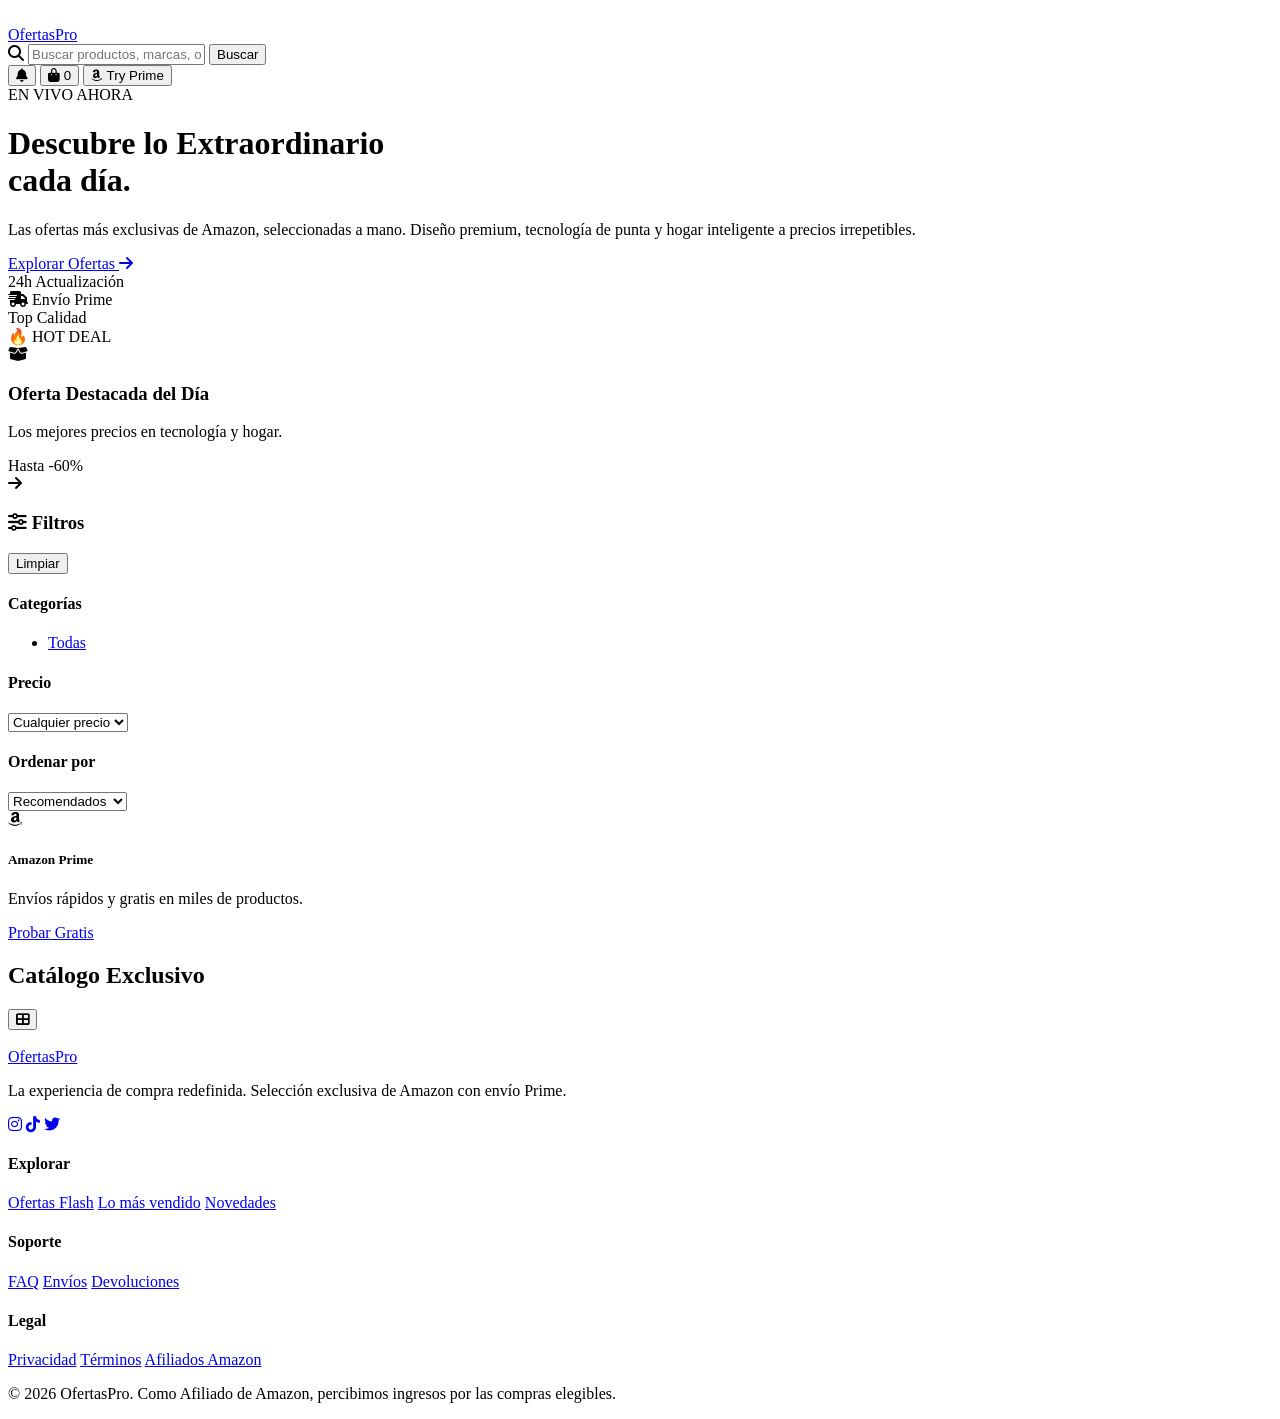
==== web/index.html @ 7fbfcdcc "Update web/index.html" ====
<!DOCTYPE html>
<html lang="es">
<head>
    <meta charset="UTF-8">
    <meta name="viewport" content="width=device-width, initial-scale=1.0">
    <title>OfertasPro — Premium Finds</title>
    <meta name="description" content="Descubre productos exclusivos y ofertas increíbles.">
    
    <!-- Modern Fonts: Plus Jakarta Sans for a sleek, modern look -->
    <link rel="preconnect" href="https://fonts.googleapis.com">
    <link rel="preconnect" href="https://fonts.gstatic.com" crossorigin>
    <link href="https://fonts.googleapis.com/css2?family=Plus+Jakarta+Sans:wght@300;400;500;600;700;800&display=swap" rel="stylesheet">
    
    <!-- Icons -->
    <link rel="stylesheet" href="https://cdnjs.cloudflare.com/ajax/libs/font-awesome/6.5.0/css/all.min.css">
    
    <link rel="stylesheet" href="style.css">
</head>
<body class="dark-theme">

    <div class="ambient-glow glow-1"></div>
    <div class="ambient-glow glow-2"></div>
    <div class="ambient-glow glow-3"></div>

    <!-- ===== NAVBAR ===== -->
    <nav class="glass-nav">
        <div class="container nav-inner">
            <a href="index.html" class="logo">
                <div class="logo-icon"><i class="fas fa-sparkles"></i></div>
                <div class="logo-text">
                    <span class="logo-main">Ofertas</span><span class="logo-accent">Pro</span>
                </div>
            </a>

            <div class="search-container">
                <i class="fas fa-search search-icon"></i>
                <input type="text" id="search-input" placeholder="Buscar productos, marcas, ofertas...">
                <button id="search-btn" class="hidden-btn">Buscar</button>
            </div>

            <div class="nav-actions">
                <button class="icon-btn"><i class="fas fa-bell"></i></button>
                <button class="icon-btn cart-btn">
                    <i class="fas fa-shopping-bag"></i>
                    <span class="cart-badge">0</span>
                </button>
                <button class="prime-btn"><i class="fab fa-amazon"></i> Try Prime</button>
            </div>
        </div>
    </nav>

    <!-- ===== HERO SECTION ===== -->
    <header class="hero">
        <div class="container hero-content">
            <div class="hero-text-panel">
                <div class="badge-pill pulse">
                    <span class="badge-dot"></span> EN VIVO AHORA
                </div>
                <h1 class="hero-title">
                    Descubre lo <span class="text-gradient">Extraordinario</span><br>cada día.
                </h1>
                <p class="hero-subtitle">
                    Las ofertas más exclusivas de Amazon, seleccionadas a mano. Diseño premium, tecnología de punta y hogar inteligente a precios irrepetibles.
                </p>
                <div class="hero-buttons">
                    <a href="#explore" class="btn-glow">Explorar Ofertas <i class="fas fa-arrow-right"></i></a>
                </div>
                <div class="hero-stats">
                    <div class="stat-item">
                        <span class="stat-value">24h</span>
                        <span class="stat-label">Actualización</span>
                    </div>
                    <div class="stat-divider"></div>
                    <div class="stat-item">
                        <span class="stat-value"><i class="fas fa-shipping-fast"></i></span>
                        <span class="stat-label">Envío Prime</span>
                    </div>
                    <div class="stat-divider"></div>
                    <div class="stat-item">
                        <span class="stat-value">Top</span>
                        <span class="stat-label">Calidad</span>
                    </div>
                </div>
            </div>
            <div class="hero-visual-panel">
                <!-- Abstract 3D/Glass visual representation -->
                <div class="glass-card hero-featured-card">
                    <div class="featured-tag">🔥 HOT DEAL</div>
                    <div class="featured-img-wrap">
                        <i class="fas fa-box-open floating-icon"></i>
                    </div>
                    <div class="featured-info">
                        <h3>Oferta Destacada del Día</h3>
                        <p>Los mejores precios en tecnología y hogar.</p>
                        <div class="featured-action">
                            <span class="fake-price">Hasta -60%</span>
                            <div class="arrow-circle"><i class="fas fa-arrow-right"></i></div>
                        </div>
                    </div>
                </div>
            </div>
        </div>
    </header>

    <!-- ===== MAIN CONTENT ===== -->
    <main class="main-layout container" id="explore">
        
        <!-- SIDEBAR FILTERS -->
        <aside class="sidebar-filters glass-panel">
            <div class="filter-header">
                <h3><i class="fas fa-sliders-h"></i> Filtros</h3>
                <button class="reset-filters">Limpiar</button>
            </div>
            
            <div class="filter-section">
                <h4>Categorías</h4>
                <ul class="styled-list" id="category-list">
                    <li><a href="#" data-cat="all" class="cat-link active">Todas</a></li>
                </ul>
                <select id="category-filter" class="mobile-only-select" style="display:none;">
                    <option value="all">Todas</option>
                </select>
            </div>

            <div class="filter-section">
                <h4>Precio</h4>
                <select id="price-filter" class="glass-select">
                    <option value="all">Cualquier precio</option>
                    <option value="0-25">Menos de 25€</option>
                    <option value="25-50">25€ – 50€</option>
                    <option value="50-100">50€ – 100€</option>
                    <option value="100+">Más de 100€</option>
                </select>
            </div>

            <div class="filter-section">
                <h4>Ordenar por</h4>
                <select id="sort-filter" class="glass-select">
                    <option value="recommended">Recomendados</option>
                    <option value="price-low">Menor Precio</option>
                    <option value="price-high">Mayor Precio</option>
                    <option value="rating">Mejor Valorados</option>
                </select>
            </div>

            <div class="sidebar-promo">
                <div class="promo-content">
                    <i class="fab fa-amazon promo-icon"></i>
                    <h5>Amazon Prime</h5>
                    <p>Envíos rápidos y gratis en miles de productos.</p>
                    <a href="https://www.amazon.es/prime" target="_blank" class="promo-link">Probar Gratis</a>
                </div>
            </div>
        </aside>

        <!-- PRODUCTS GRID -->
        <section class="products-section">
            <div class="section-header">
                <h2>Catálogo Exclusivo</h2>
                <div class="layout-toggles">
                    <button class="active"><i class="fas fa-th-large"></i></button>
                </div>
            </div>

            <div class="products-grid" id="products-grid">
                <!-- Skeleton Loading -->
                <div class="glass-card skeleton-card"></div>
                <div class="glass-card skeleton-card"></div>
                <div class="glass-card skeleton-card"></div>
                <div class="glass-card skeleton-card"></div>
            </div>
        </section>
    </main>

    <!-- ===== FOOTER ===== -->
    <footer class="glass-footer">
        <div class="container footer-inner">
            <div class="footer-brand">
                <a href="#" class="logo">
                    <div class="logo-icon"><i class="fas fa-sparkles"></i></div>
                    <span class="logo-main">Ofertas</span><span class="logo-accent">Pro</span>
                </a>
                <p>La experiencia de compra redefinida. Selección exclusiva de Amazon con envío Prime.</p>
                <div class="social-links">
                    <a href="#"><i class="fab fa-instagram"></i></a>
                    <a href="#"><i class="fab fa-tiktok"></i></a>
                    <a href="#"><i class="fab fa-twitter"></i></a>
                </div>
            </div>
            <div class="footer-links">
                <div class="link-col">
                    <h4>Explorar</h4>
                    <a href="#">Ofertas Flash</a>
                    <a href="#">Lo más vendido</a>
                    <a href="#">Novedades</a>
                </div>
                <div class="link-col">
                    <h4>Soporte</h4>
                    <a href="#">FAQ</a>
                    <a href="#">Envíos</a>
                    <a href="#">Devoluciones</a>
                </div>
                <div class="link-col">
                    <h4>Legal</h4>
                    <a href="#">Privacidad</a>
                    <a href="#">Términos</a>
                    <a href="#">Afiliados Amazon</a>
                </div>
            </div>
        </div>
        <div class="footer-bottom">
            <p>© 2026 OfertasPro. Como Afiliado de Amazon, percibimos ingresos por las compras elegibles.</p>
        </div>
    </footer>

    <script src="script.js"></script>
</body>
</html>
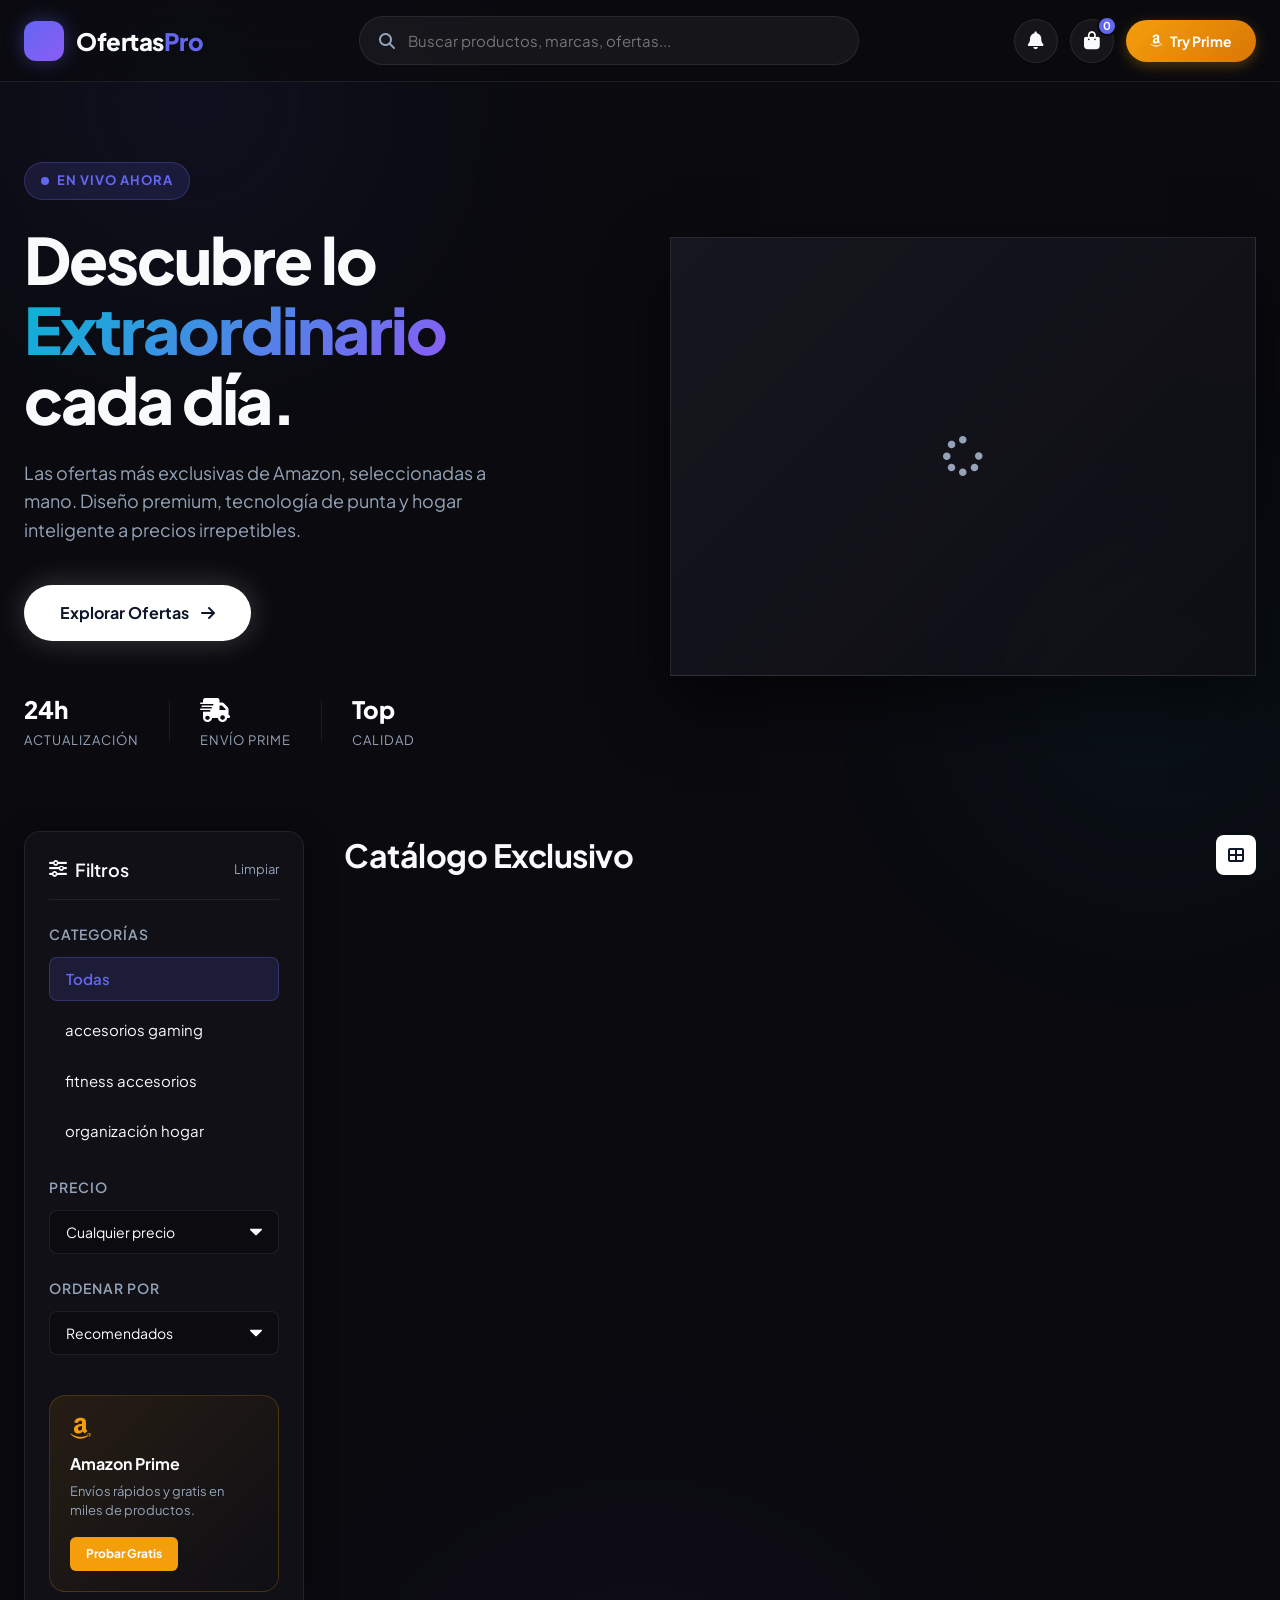
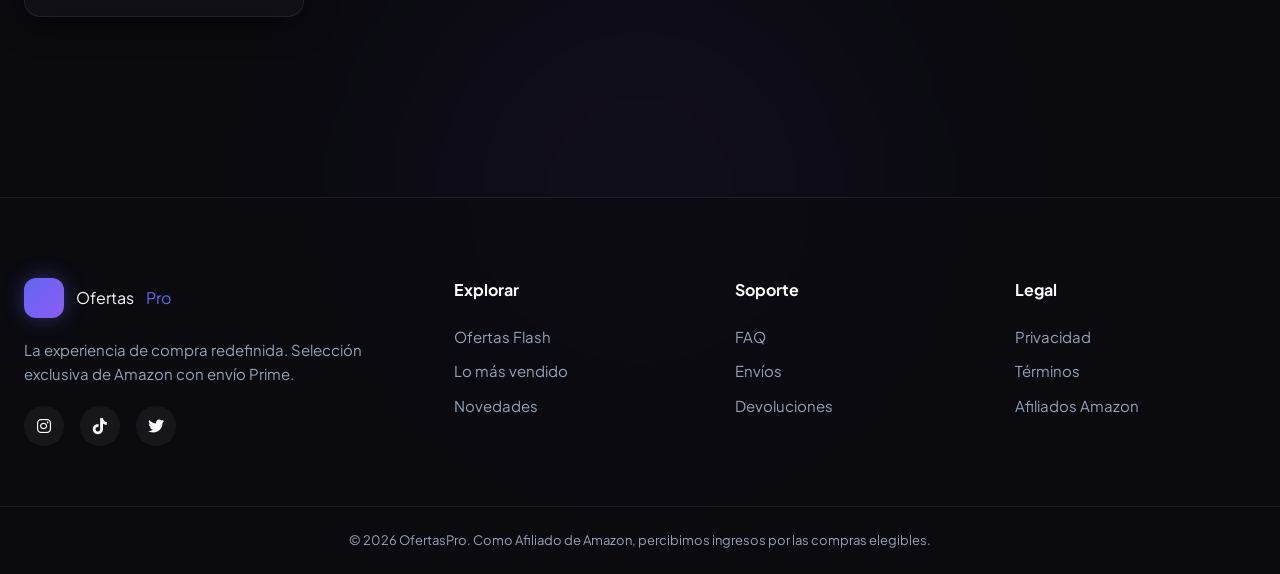
==== commit 51ec18e2: "Update web/index.html" ====
--- a/web/index.html
+++ b/web/index.html
@@ -84,18 +84,9 @@
             </div>
             <div class="hero-visual-panel">
                 <!-- Abstract 3D/Glass visual representation -->
-                <div class="glass-card hero-featured-card">
-                    <div class="featured-tag">🔥 HOT DEAL</div>
-                    <div class="featured-img-wrap">
-                        <i class="fas fa-box-open floating-icon"></i>
-                    </div>
-                    <div class="featured-info">
-                        <h3>Oferta Destacada del Día</h3>
-                        <p>Los mejores precios en tecnología y hogar.</p>
-                        <div class="featured-action">
-                            <span class="fake-price">Hasta -60%</span>
-                            <div class="arrow-circle"><i class="fas fa-arrow-right"></i></div>
-                        </div>
+                <div class="glass-card hero-featured-card" id="hero-carousel">
+                    <div style="display: flex; align-items:center; justify-content:center; height:100%;">
+                        <i class="fas fa-spinner fa-spin" style="font-size:40px; color:var(--text-muted);"></i>
                     </div>
                 </div>
             </div>
--- a/web/style.css
+++ b/web/style.css
@@ -0,0 +1,727 @@
+/* ================================================
+   OFERTASPRO — PREMIUM DARK GLASS THEME
+   Style System v3.0
+   ================================================ */
+
+:root {
+    /* Color Palette - Cyber Dark / Premium Glass */
+    --bg-base: #0a0a0f;
+    --bg-panel: rgba(20, 20, 28, 0.6);
+    --bg-panel-hover: rgba(30, 30, 42, 0.8);
+    
+    --brand-primary: #6366f1; /* Indigo */
+    --brand-secondary: #8b5cf6; /* Purple */
+    --brand-accent: #06b6d4; /* Cyan */
+    --brand-amazon: #f59e0b; /* Amber/Orange for Amazon */
+    
+    --text-main: #f8fafc;
+    --text-muted: #94a3b8;
+    --text-dark: #0f172a;
+    
+    --border-glass: rgba(255, 255, 255, 0.08);
+    --border-glass-strong: rgba(255, 255, 255, 0.15);
+    
+    --shadow-glass: 0 8px 32px 0 rgba(0, 0, 0, 0.37);
+    --shadow-glow: 0 0 20px rgba(99, 102, 241, 0.4);
+    
+    --font-main: 'Plus Jakarta Sans', sans-serif;
+    
+    --radius-sm: 8px;
+    --radius-md: 16px;
+    --radius-lg: 24px;
+    --radius-pill: 999px;
+    
+    --transition: all 0.3s cubic-bezier(0.4, 0, 0.2, 1);
+}
+
+/* ===== RESET & BASE ===== */
+*, *::before, *::after { margin: 0; padding: 0; box-sizing: border-box; }
+
+body {
+    font-family: var(--font-main);
+    background-color: var(--bg-base);
+    color: var(--text-main);
+    line-height: 1.5;
+    min-height: 100vh;
+    overflow-x: hidden;
+    position: relative;
+    -webkit-font-smoothing: antialiased;
+}
+
+a { text-decoration: none; color: inherit; transition: var(--transition); }
+button, input, select { font-family: inherit; outline: none; border: none; }
+ul { list-style: none; }
+img { max-width: 100%; display: block; }
+
+.container {
+    max-width: 1400px;
+    margin: 0 auto;
+    padding: 0 24px;
+}
+
+/* ===== AMBIENT GLOW EFFECTS ===== */
+.ambient-glow {
+    position: absolute;
+    border-radius: 50%;
+    filter: blur(100px);
+    z-index: -1;
+    opacity: 0.5;
+    pointer-events: none;
+}
+.glow-1 { top: -10%; left: -10%; width: 50vw; height: 50vw; background: radial-gradient(circle, rgba(99,102,241,0.2) 0%, transparent 70%); }
+.glow-2 { top: 20%; right: -10%; width: 40vw; height: 40vw; background: radial-gradient(circle, rgba(6,182,212,0.15) 0%, transparent 70%); }
+.glow-3 { bottom: 0; left: 20%; width: 60vw; height: 60vw; background: radial-gradient(circle, rgba(139,92,246,0.15) 0%, transparent 70%); }
+
+/* ===== UTILITIES ===== */
+.text-gradient {
+    background: linear-gradient(135deg, var(--brand-accent), var(--brand-secondary));
+    -webkit-background-clip: text;
+    -webkit-text-fill-color: transparent;
+    background-clip: text;
+}
+
+.glass-panel {
+    background: var(--bg-panel);
+    backdrop-filter: blur(12px);
+    -webkit-backdrop-filter: blur(12px);
+    border: 1px solid var(--border-glass);
+    border-radius: var(--radius-md);
+    box-shadow: var(--shadow-glass);
+}
+
+/* ===== NAVIGATION ===== */
+.glass-nav {
+    position: sticky;
+    top: 0;
+    z-index: 1000;
+    background: rgba(10, 10, 15, 0.7);
+    backdrop-filter: blur(20px);
+    -webkit-backdrop-filter: blur(20px);
+    border-bottom: 1px solid var(--border-glass);
+    padding: 16px 0;
+}
+
+.nav-inner {
+    display: flex;
+    align-items: center;
+    justify-content: space-between;
+    gap: 24px;
+}
+
+.logo {
+    display: flex;
+    align-items: center;
+    gap: 12px;
+}
+
+.logo-icon {
+    width: 40px;
+    height: 40px;
+    background: linear-gradient(135deg, var(--brand-primary), var(--brand-secondary));
+    border-radius: 12px;
+    display: flex;
+    align-items: center;
+    justify-content: center;
+    font-size: 18px;
+    color: white;
+    box-shadow: var(--shadow-glow);
+}
+
+.logo-text { font-size: 24px; font-weight: 800; letter-spacing: -0.5px; }
+.logo-accent { color: var(--brand-primary); }
+
+.search-container {
+    flex: 1;
+    max-width: 500px;
+    position: relative;
+    display: flex;
+    align-items: center;
+}
+
+.search-icon {
+    position: absolute;
+    left: 20px;
+    color: var(--text-muted);
+}
+
+#search-input {
+    width: 100%;
+    background: rgba(255,255,255,0.05);
+    border: 1px solid var(--border-glass);
+    color: white;
+    padding: 14px 20px 14px 48px;
+    border-radius: var(--radius-pill);
+    font-size: 15px;
+    transition: var(--transition);
+}
+#search-input:focus {
+    background: rgba(255,255,255,0.08);
+    border-color: var(--brand-primary);
+    box-shadow: 0 0 0 3px rgba(99,102,241,0.2);
+}
+
+.hidden-btn { display: none; }
+
+.nav-actions {
+    display: flex;
+    align-items: center;
+    gap: 12px;
+}
+
+.icon-btn {
+    width: 44px;
+    height: 44px;
+    border-radius: 50%;
+    background: rgba(255,255,255,0.05);
+    color: var(--text-main);
+    display: flex;
+    align-items: center;
+    justify-content: center;
+    font-size: 18px;
+    transition: var(--transition);
+    border: 1px solid var(--border-glass);
+    position: relative;
+}
+.icon-btn:hover { background: rgba(255,255,255,0.1); transform: translateY(-2px); }
+
+.cart-badge {
+    position: absolute;
+    top: -4px;
+    right: -4px;
+    background: var(--brand-primary);
+    color: white;
+    font-size: 11px;
+    font-weight: 700;
+    width: 20px;
+    height: 20px;
+    border-radius: 50%;
+    display: flex;
+    align-items: center;
+    justify-content: center;
+    border: 2px solid var(--bg-base);
+}
+
+.prime-btn {
+    background: linear-gradient(135deg, var(--brand-amazon), #d97706);
+    color: white;
+    padding: 12px 24px;
+    border-radius: var(--radius-pill);
+    font-weight: 700;
+    font-size: 14px;
+    display: flex;
+    align-items: center;
+    gap: 8px;
+    transition: var(--transition);
+    box-shadow: 0 4px 14px rgba(245, 158, 11, 0.3);
+}
+.prime-btn:hover { transform: translateY(-2px); box-shadow: 0 6px 20px rgba(245, 158, 11, 0.4); }
+
+/* ===== HERO SECTION ===== */
+.hero {
+    padding: 80px 0;
+    position: relative;
+}
+
+.hero-content {
+    display: grid;
+    grid-template-columns: 1fr 1fr;
+    gap: 60px;
+    align-items: center;
+}
+
+.badge-pill {
+    display: inline-flex;
+    align-items: center;
+    gap: 8px;
+    background: rgba(99, 102, 241, 0.15);
+    border: 1px solid rgba(99, 102, 241, 0.3);
+    color: var(--brand-primary);
+    padding: 8px 16px;
+    border-radius: var(--radius-pill);
+    font-size: 13px;
+    font-weight: 700;
+    letter-spacing: 1px;
+    margin-bottom: 24px;
+}
+
+.badge-dot {
+    width: 8px;
+    height: 8px;
+    background: var(--brand-primary);
+    border-radius: 50%;
+    animation: blink 2s infinite;
+}
+@keyframes blink { 0%,100%{opacity:1;} 50%{opacity:0.4;} }
+
+.hero-title {
+    font-size: 64px;
+    font-weight: 800;
+    line-height: 1.1;
+    margin-bottom: 24px;
+    letter-spacing: -2px;
+}
+
+.hero-subtitle {
+    font-size: 18px;
+    color: var(--text-muted);
+    margin-bottom: 40px;
+    max-width: 500px;
+    line-height: 1.6;
+}
+
+.btn-glow {
+    display: inline-flex;
+    align-items: center;
+    gap: 12px;
+    background: white;
+    color: var(--text-dark);
+    padding: 16px 36px;
+    border-radius: var(--radius-pill);
+    font-weight: 700;
+    font-size: 16px;
+    box-shadow: 0 0 30px rgba(255,255,255,0.2);
+    transition: var(--transition);
+}
+.btn-glow:hover {
+    transform: translateY(-3px);
+    box-shadow: 0 0 40px rgba(255,255,255,0.4);
+}
+
+.hero-stats {
+    display: flex;
+    align-items: center;
+    gap: 30px;
+    margin-top: 50px;
+}
+
+.stat-item {
+    display: flex;
+    flex-direction: column;
+    gap: 4px;
+}
+
+.stat-value {
+    font-size: 24px;
+    font-weight: 800;
+    color: white;
+}
+
+.stat-label {
+    font-size: 13px;
+    color: var(--text-muted);
+    text-transform: uppercase;
+    letter-spacing: 1px;
+}
+
+.stat-divider {
+    width: 1px;
+    height: 40px;
+    background: var(--border-glass);
+}
+
+.hero-visual-panel {
+    position: relative;
+}
+
+.hero-featured-card {
+    padding: 40px;
+    aspect-ratio: 4/3;
+    display: flex;
+    flex-direction: column;
+    justify-content: space-between;
+    position: relative;
+    overflow: hidden;
+    background: linear-gradient(135deg, rgba(30,30,42,0.6) 0%, rgba(15,15,20,0.8) 100%);
+    border: 1px solid rgba(255,255,255,0.1);
+    box-shadow: 0 30px 60px rgba(0,0,0,0.5);
+}
+
+.featured-tag {
+    position: absolute;
+    top: 24px;
+    right: 24px;
+    background: var(--brand-amazon);
+    color: white;
+    font-size: 12px;
+    font-weight: 800;
+    padding: 6px 12px;
+    border-radius: 6px;
+}
+
+.featured-img-wrap {
+    flex: 1;
+    display: flex;
+    align-items: center;
+    justify-content: center;
+}
+
+.floating-icon {
+    font-size: 80px;
+    color: var(--brand-secondary);
+    opacity: 0.5;
+    animation: float 6s ease-in-out infinite;
+}
+@keyframes float {
+    0%,100% { transform: translateY(0); }
+    50% { transform: translateY(-20px); }
+}
+
+.featured-info h3 { font-size: 28px; font-weight: 700; margin-bottom: 8px; }
+.featured-info p { color: var(--text-muted); margin-bottom: 24px; }
+.featured-action { display: flex; align-items: center; justify-content: space-between; }
+.fake-price { font-size: 24px; font-weight: 800; color: var(--brand-accent); }
+.arrow-circle {
+    width: 48px;
+    height: 48px;
+    border-radius: 50%;
+    background: rgba(255,255,255,0.1);
+    display: flex;
+    align-items: center;
+    justify-content: center;
+    font-size: 20px;
+    transition: var(--transition);
+}
+.hero-featured-card:hover .arrow-circle { background: white; color: var(--text-dark); }
+
+/* ===== MAIN LAYOUT ===== */
+.main-layout {
+    display: grid;
+    grid-template-columns: 280px 1fr;
+    gap: 40px;
+    padding-bottom: 100px;
+}
+
+/* SIDEBAR */
+.sidebar-filters {
+    padding: 24px;
+    height: fit-content;
+    position: sticky;
+    top: 100px;
+}
+
+.filter-header {
+    display: flex;
+    align-items: center;
+    justify-content: space-between;
+    margin-bottom: 24px;
+    padding-bottom: 16px;
+    border-bottom: 1px solid var(--border-glass);
+}
+.filter-header h3 { font-size: 18px; font-weight: 600; display: flex; align-items: center; gap: 8px; }
+.reset-filters { background: transparent; color: var(--text-muted); font-size: 13px; transition: var(--transition); }
+.reset-filters:hover { color: white; }
+
+.filter-section {
+    margin-bottom: 24px;
+}
+.filter-section h4 {
+    font-size: 14px;
+    color: var(--text-muted);
+    margin-bottom: 12px;
+    text-transform: uppercase;
+    letter-spacing: 1px;
+    font-weight: 600;
+}
+
+.styled-list li { margin-bottom: 8px; }
+.cat-link {
+    display: block;
+    padding: 10px 16px;
+    border-radius: 8px;
+    color: var(--text-main);
+    font-size: 15px;
+    background: transparent;
+}
+.cat-link:hover { background: rgba(255,255,255,0.05); }
+.cat-link.active {
+    background: rgba(99,102,241,0.15);
+    color: var(--brand-primary);
+    font-weight: 600;
+    border: 1px solid rgba(99,102,241,0.3);
+}
+
+.glass-select {
+    width: 100%;
+    background: rgba(0,0,0,0.2);
+    border: 1px solid var(--border-glass);
+    color: white;
+    padding: 12px 16px;
+    border-radius: 8px;
+    font-size: 14px;
+    appearance: none;
+    cursor: pointer;
+    background-image: url("data:image/svg+xml;charset=US-ASCII,%3Csvg%20xmlns%3D%22http%3A%2F%2Fwww.w3.org%2F2000%2Fsvg%22%20width%3D%22292.4%22%20height%3D%22292.4%22%3E%3Cpath%20fill%3D%22%23ffffff%22%20d%3D%22M287%2069.4a17.6%2017.6%200%200%200-13-5.4H18.4c-5%200-9.3%201.8-12.9%205.4A17.6%2017.6%200%200%200%200%2082.2c0%205%201.8%209.3%205.4%2012.9l128%20127.9c3.6%203.6%207.8%205.4%2012.8%205.4s9.2-1.8%2012.8-5.4L287%2095c3.5-3.5%205.4-7.8%205.4-12.8%200-5-1.9-9.2-5.5-12.8z%22%2F%3E%3C%2Fsvg%3E");
+    background-repeat: no-repeat;
+    background-position: right 16px top 50%;
+    background-size: 12px auto;
+}
+.glass-select option { background: var(--bg-base); }
+
+.sidebar-promo {
+    background: linear-gradient(135deg, rgba(245, 158, 11, 0.1), transparent);
+    border: 1px solid rgba(245, 158, 11, 0.2);
+    border-radius: var(--radius-md);
+    padding: 20px;
+    margin-top: 40px;
+}
+.promo-icon { font-size: 24px; color: var(--brand-amazon); margin-bottom: 12px; }
+.promo-content h5 { font-size: 16px; font-weight: 700; margin-bottom: 6px; }
+.promo-content p { font-size: 13px; color: var(--text-muted); margin-bottom: 16px; }
+.promo-link {
+    display: inline-block;
+    background: var(--brand-amazon);
+    color: white;
+    font-size: 12px;
+    font-weight: 700;
+    padding: 8px 16px;
+    border-radius: 6px;
+}
+
+/* PRODUCTS GRID */
+.section-header {
+    display: flex;
+    align-items: center;
+    justify-content: space-between;
+    margin-bottom: 30px;
+}
+.section-header h2 { font-size: 32px; font-weight: 700; letter-spacing: -0.5px; }
+.layout-toggles { display: flex; gap: 8px; }
+.layout-toggles button {
+    width: 40px;
+    height: 40px;
+    border-radius: 8px;
+    background: rgba(255,255,255,0.05);
+    color: var(--text-muted);
+    font-size: 16px;
+}
+.layout-toggles button.active { background: white; color: var(--text-dark); }
+
+.products-grid {
+    display: grid;
+    grid-template-columns: repeat(auto-fill, minmax(280px, 1fr));
+    gap: 24px;
+}
+
+/* PRODUCT CARD STYLES */
+.product-card {
+    background: var(--bg-panel);
+    border: 1px solid var(--border-glass);
+    border-radius: var(--radius-md);
+    overflow: hidden;
+    transition: var(--transition);
+    display: flex;
+    flex-direction: column;
+    position: relative;
+    backdrop-filter: blur(10px);
+}
+
+.product-card:hover {
+    transform: translateY(-8px);
+    border-color: rgba(255,255,255,0.3);
+    box-shadow: 0 15px 35px rgba(0,0,0,0.4), 0 0 20px rgba(99,102,241,0.1);
+}
+
+.img-container {
+    position: relative;
+    padding: 30px;
+    background: #ffffff;
+    display: flex;
+    align-items: center;
+    justify-content: center;
+    aspect-ratio: 1;
+    border-bottom: 1px solid rgba(255,255,255,0.05);
+}
+
+.product-img {
+    max-height: 100%;
+    max-width: 100%;
+    object-fit: contain;
+    transition: var(--transition);
+}
+
+.product-card:hover .product-img { transform: scale(1.08); }
+
+.promo-badge {
+    position: absolute;
+    top: 16px;
+    left: 16px;
+    background: var(--brand-accent);
+    color: #000;
+    font-size: 11px;
+    font-weight: 800;
+    padding: 6px 12px;
+    border-radius: 4px;
+    text-transform: uppercase;
+    letter-spacing: 1px;
+    z-index: 2;
+}
+
+.prime-badge-img {
+    position: absolute;
+    bottom: 16px;
+    right: 16px;
+    width: 60px;
+    filter: drop-shadow(0 2px 4px rgba(0,0,0,0.8));
+}
+
+.product-info {
+    padding: 24px;
+    display: flex;
+    flex-direction: column;
+    flex: 1;
+}
+
+.product-brand {
+    font-size: 12px;
+    color: var(--brand-accent);
+    text-transform: uppercase;
+    letter-spacing: 1px;
+    font-weight: 700;
+    margin-bottom: 8px;
+}
+
+.product-title {
+    font-size: 16px;
+    font-weight: 600;
+    line-height: 1.4;
+    color: var(--text-main);
+    margin-bottom: 12px;
+    display: -webkit-box;
+    -webkit-line-clamp: 2;
+    -webkit-box-orient: vertical;
+    overflow: hidden;
+    flex: 1;
+}
+
+.product-rating {
+    display: flex;
+    align-items: center;
+    margin-bottom: 20px;
+}
+
+.stars { color: var(--brand-amazon); font-size: 13px; letter-spacing: 2px; }
+.reviews-count { color: var(--text-muted); font-size: 12px; margin-left: 8px; }
+
+.price-container {
+    margin-bottom: 24px;
+    border-top: 1px solid var(--border-glass);
+    padding-top: 16px;
+}
+
+.product-price {
+    font-size: 28px;
+    font-weight: 800;
+    color: white;
+    line-height: 1;
+}
+
+.flexpay-text {
+    font-size: 13px;
+    color: var(--text-muted);
+    margin-top: 8px;
+}
+.flexpay-text strong { color: var(--text-main); }
+
+.add-to-cart-btn {
+    display: flex;
+    align-items: center;
+    justify-content: center;
+    gap: 10px;
+    background: rgba(255,255,255,0.05);
+    border: 1px solid var(--border-glass);
+    color: white;
+    padding: 14px;
+    border-radius: 8px;
+    font-weight: 700;
+    font-size: 14px;
+    transition: var(--transition);
+}
+
+.product-card:hover .add-to-cart-btn {
+    background: white;
+    color: var(--text-dark);
+}
+
+/* SKELETON LOADING */
+.skeleton-card {
+    height: 480px;
+    background: linear-gradient(90deg, rgba(255,255,255,0.02) 25%, rgba(255,255,255,0.05) 50%, rgba(255,255,255,0.02) 75%);
+    background-size: 200% 100%;
+    animation: shimmer 1.5s infinite;
+}
+@keyframes shimmer { 0% { background-position: -200% 0; } 100% { background-position: 200% 0; } }
+
+/* ===== FOOTER ===== */
+.glass-footer {
+    background: rgba(10, 10, 15, 0.8);
+    border-top: 1px solid var(--border-glass);
+    padding: 80px 0 0;
+    margin-top: 80px;
+}
+
+.footer-inner {
+    display: grid;
+    grid-template-columns: 350px 1fr;
+    gap: 80px;
+    margin-bottom: 60px;
+}
+
+.footer-brand p {
+    color: var(--text-muted);
+    font-size: 15px;
+    margin: 20px 0;
+    line-height: 1.6;
+}
+
+.social-links {
+    display: flex;
+    gap: 16px;
+}
+.social-links a {
+    width: 40px;
+    height: 40px;
+    border-radius: 50%;
+    background: rgba(255,255,255,0.05);
+    display: flex;
+    align-items: center;
+    justify-content: center;
+    color: white;
+    font-size: 16px;
+}
+.social-links a:hover { background: var(--brand-primary); transform: translateY(-3px); }
+
+.footer-links {
+    display: grid;
+    grid-template-columns: repeat(3, 1fr);
+    gap: 40px;
+}
+
+.link-col h4 { color: white; font-size: 16px; font-weight: 700; margin-bottom: 24px; }
+.link-col a { display: block; color: var(--text-muted); font-size: 15px; margin-bottom: 12px; }
+.link-col a:hover { color: var(--brand-accent); transform: translateX(4px); }
+
+.footer-bottom {
+    border-top: 1px solid var(--border-glass);
+    padding: 24px 0;
+    text-align: center;
+    color: var(--text-muted);
+    font-size: 13px;
+}
+
+/* RESPONSIVE */
+@media (max-width: 1024px) {
+    .main-layout { grid-template-columns: 1fr; }
+    .sidebar-filters { position: static; margin-bottom: 40px; }
+    .hero-content { grid-template-columns: 1fr; text-align: center; }
+    .hero-buttons, .hero-stats { justify-content: center; }
+    .hero-featured-card { display: none; }
+    .footer-inner { grid-template-columns: 1fr; gap: 40px; }
+}
+
+@media (max-width: 768px) {
+    .hero-title { font-size: 42px; }
+    .nav-actions .prime-btn { display: none; }
+    .products-grid { grid-template-columns: repeat(auto-fill, minmax(240px, 1fr)); }
+    .styled-list { display: none; }
+    .mobile-only-select { display: block !important; width: 100%; padding: 12px; margin-bottom: 16px; border-radius: 8px; background: rgba(0,0,0,0.2); border: 1px solid var(--border-glass); color: white; }
+}
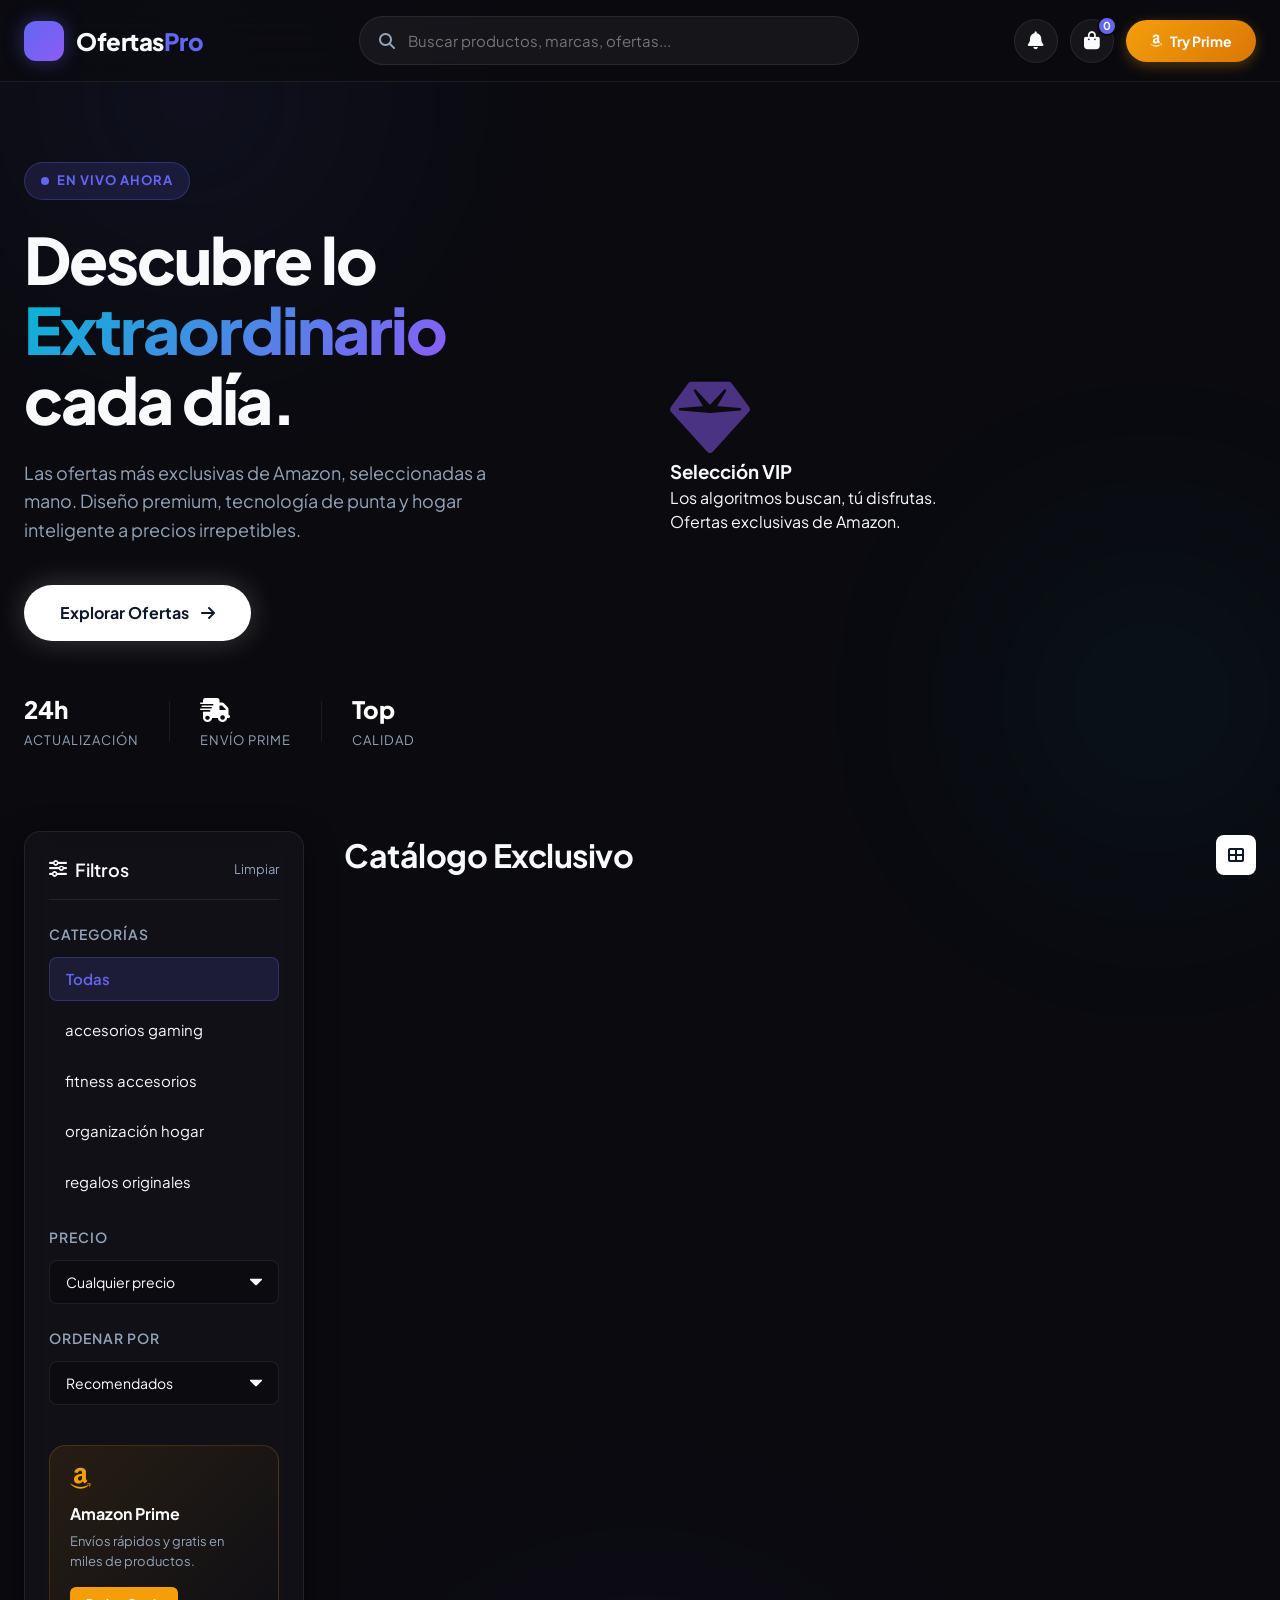
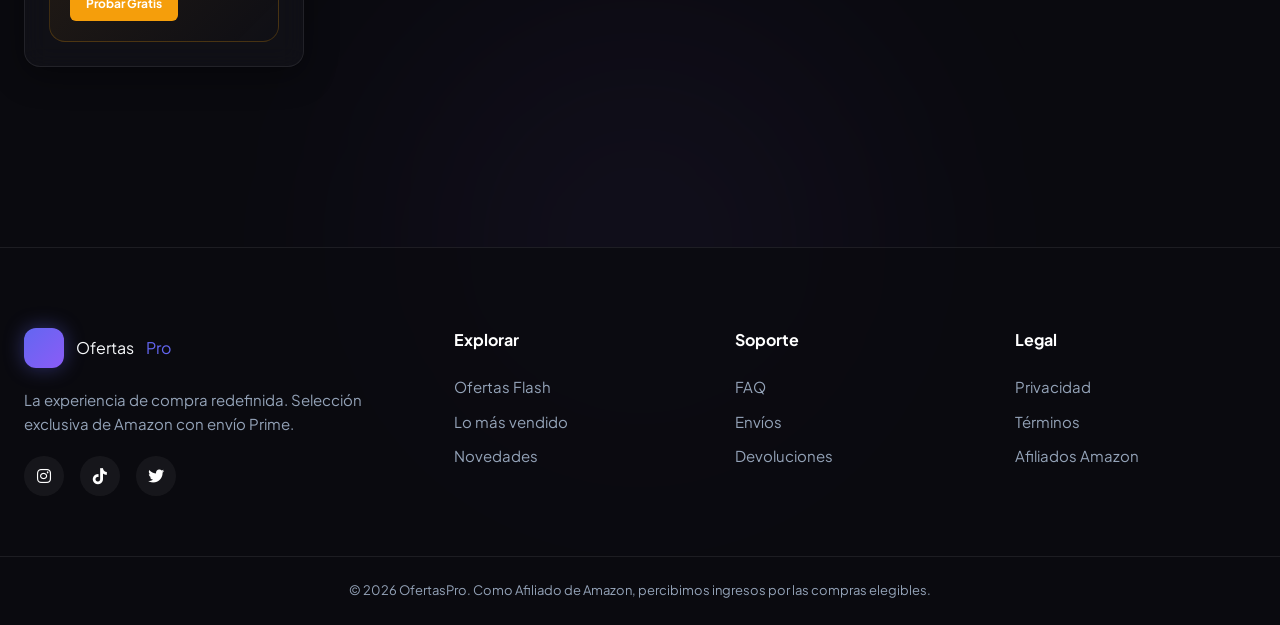
==== commit 64df85ed: "Update web/index.html" ====
--- a/web/index.html
+++ b/web/index.html
@@ -83,10 +83,19 @@
                 </div>
             </div>
             <div class="hero-visual-panel">
-                <!-- Abstract 3D/Glass visual representation -->
-                <div class="glass-card hero-featured-card" id="hero-carousel">
-                    <div style="display: flex; align-items:center; justify-content:center; height:100%;">
-                        <i class="fas fa-spinner fa-spin" style="font-size:40px; color:var(--text-muted);"></i>
+                <div class="abstract-composition">
+                    <div class="glass-orb orb-1"></div>
+                    <div class="glass-orb orb-2"></div>
+                    <div class="glass-orb orb-3"></div>
+                    <div class="glass-card aesthetic-card">
+                        <div class="icon-ring">
+                            <i class="fas fa-gem floating-icon"></i>
+                        </div>
+                        <h3>Selección VIP</h3>
+                        <p>Los algoritmos buscan, tú disfrutas.<br>Ofertas exclusivas de Amazon.</p>
+                        <div class="decorative-dots">
+                            <span></span><span></span><span></span>
+                        </div>
                     </div>
                 </div>
             </div>
--- a/web/style.css
+++ b/web/style.css
@@ -326,14 +326,20 @@
 .hero-featured-card {
     padding: 40px;
     aspect-ratio: 4/3;
-    display: flex;
-    flex-direction: column;
-    justify-content: space-between;
     position: relative;
     overflow: hidden;
     background: linear-gradient(135deg, rgba(30,30,42,0.6) 0%, rgba(15,15,20,0.8) 100%);
     border: 1px solid rgba(255,255,255,0.1);
     box-shadow: 0 30px 60px rgba(0,0,0,0.5);
+}
+
+.carousel-slide {
+    position: absolute;
+    top: 40px; left: 40px; right: 40px; bottom: 40px;
+    display: flex;
+    flex-direction: column;
+    justify-content: space-between;
+    transition: opacity 0.8s cubic-bezier(0.4, 0, 0.2, 1);
 }
 
 .featured-tag {
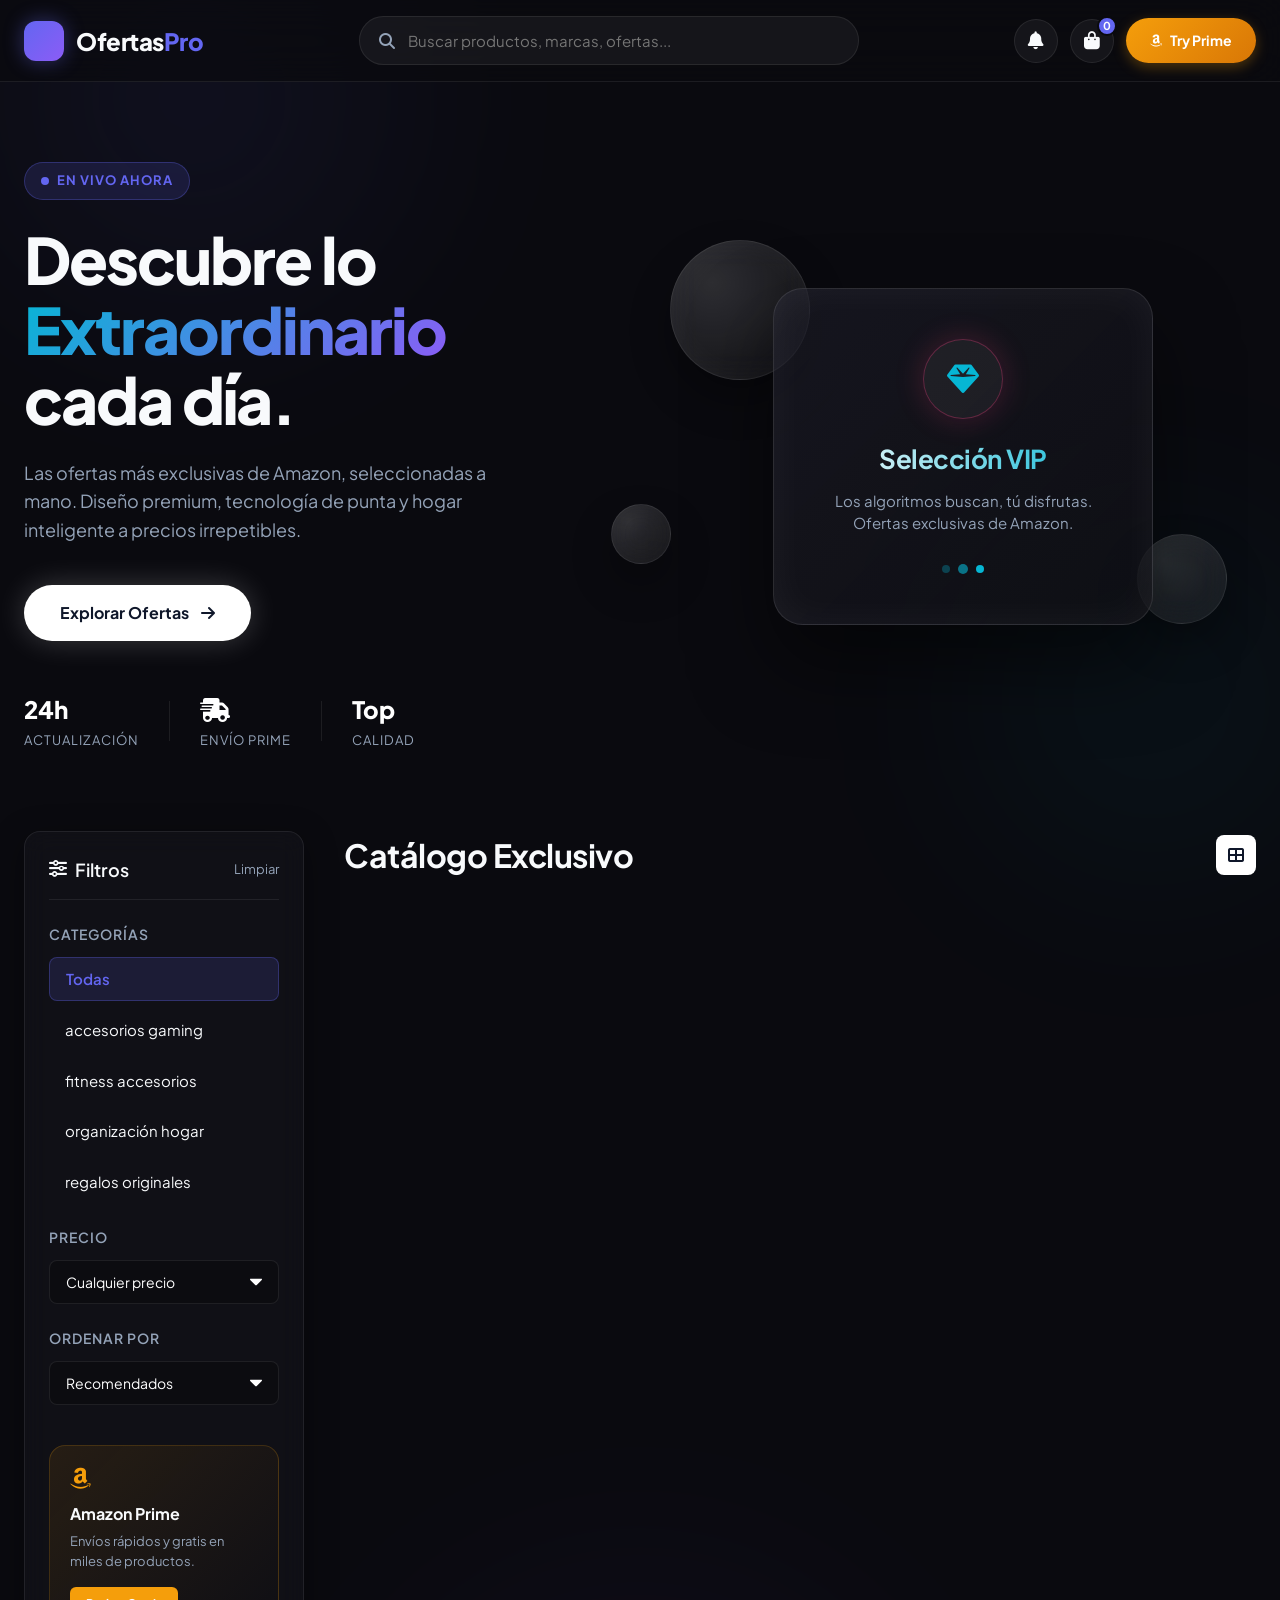
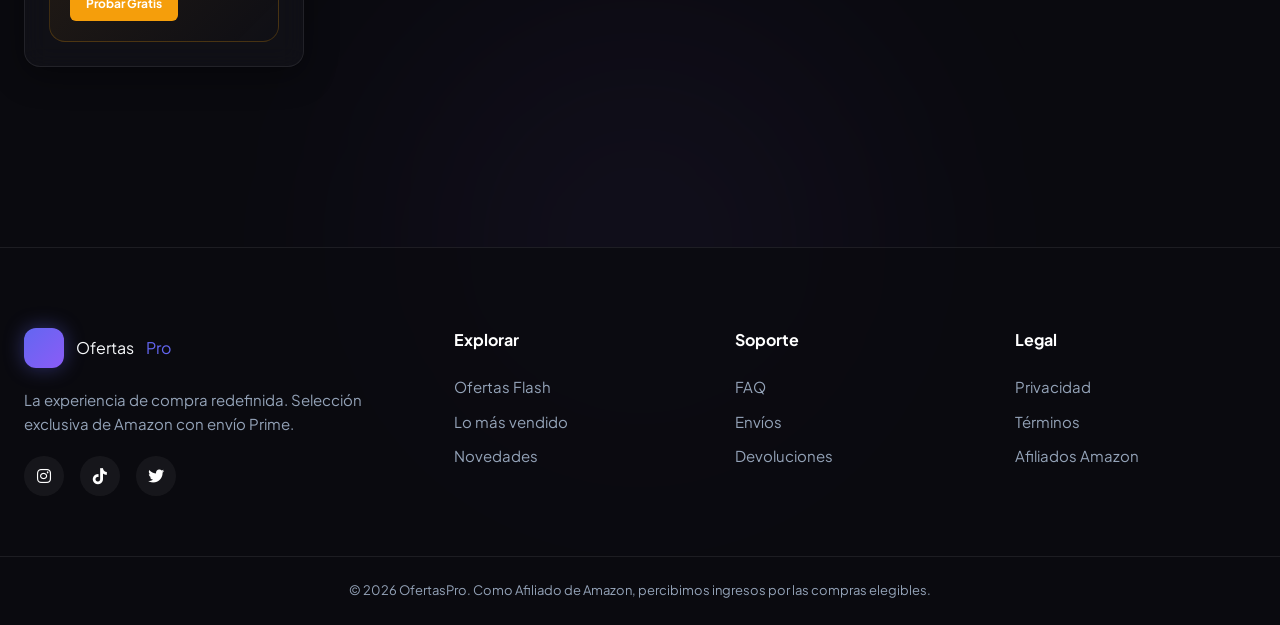
==== commit d2ca46aa: "Update web/index.html" ====
--- a/web/index.html
+++ b/web/index.html
@@ -39,12 +39,12 @@
             </div>
 
             <div class="nav-actions">
-                <button class="icon-btn"><i class="fas fa-bell"></i></button>
-                <button class="icon-btn cart-btn">
+                <button class="icon-btn" id="bell-btn" title="Activar notificaciones"><i class="fas fa-bell"></i></button>
+                <button class="icon-btn cart-btn" id="cart-btn" title="Ver carrito">
                     <i class="fas fa-shopping-bag"></i>
-                    <span class="cart-badge">0</span>
+                    <span class="cart-badge" id="cart-count">0</span>
                 </button>
-                <button class="prime-btn"><i class="fab fa-amazon"></i> Try Prime</button>
+                <a href="https://www.amazon.es/prime" target="_blank" class="prime-btn" style="text-decoration:none;"><i class="fab fa-amazon"></i> Try Prime</a>
             </div>
         </div>
     </nav>
--- a/web/style.css
+++ b/web/style.css
@@ -323,53 +323,100 @@
     position: relative;
 }
 
-.hero-featured-card {
-    padding: 40px;
-    aspect-ratio: 4/3;
+/* Abstract Composition */
+.abstract-composition {
     position: relative;
-    overflow: hidden;
+    width: 100%;
+    height: 100%;
+    min-height: 480px;
+    display: flex;
+    align-items: center;
+    justify-content: center;
+}
+
+.glass-orb {
+    position: absolute;
+    border-radius: 50%;
+    background: radial-gradient(circle at 30% 30%, rgba(255,255,255,0.15), rgba(255,255,255,0.02));
+    backdrop-filter: blur(15px);
+    -webkit-backdrop-filter: blur(15px);
+    border: 1px solid rgba(255,255,255,0.1);
+    box-shadow: inset 0 0 30px rgba(255,255,255,0.05), 0 20px 40px rgba(0,0,0,0.3);
+    animation: float 6s ease-in-out infinite;
+    z-index: 1;
+}
+.orb-1 { width: 140px; height: 140px; top: 5%; left: 0%; animation-delay: 0s; }
+.orb-2 { width: 90px; height: 90px; bottom: 15%; right: 5%; animation-delay: -2s; animation-duration: 5s;}
+.orb-3 { width: 60px; height: 60px; top: 60%; left: -10%; animation-delay: -4s; animation-duration: 7s;}
+
+.aesthetic-card {
+    padding: 50px 40px;
+    text-align: center;
+    border-radius: 30px;
     background: linear-gradient(135deg, rgba(30,30,42,0.6) 0%, rgba(15,15,20,0.8) 100%);
-    border: 1px solid rgba(255,255,255,0.1);
-    box-shadow: 0 30px 60px rgba(0,0,0,0.5);
-}
-
-.carousel-slide {
-    position: absolute;
-    top: 40px; left: 40px; right: 40px; bottom: 40px;
-    display: flex;
-    flex-direction: column;
-    justify-content: space-between;
-    transition: opacity 0.8s cubic-bezier(0.4, 0, 0.2, 1);
-}
-
-.featured-tag {
-    position: absolute;
-    top: 24px;
-    right: 24px;
-    background: var(--brand-amazon);
-    color: white;
-    font-size: 12px;
-    font-weight: 800;
-    padding: 6px 12px;
-    border-radius: 6px;
-}
-
-.featured-img-wrap {
-    flex: 1;
-    display: flex;
-    align-items: center;
-    justify-content: center;
-}
-
-.floating-icon {
-    font-size: 80px;
-    color: var(--brand-secondary);
-    opacity: 0.5;
-    animation: float 6s ease-in-out infinite;
-}
+    border: 1px solid rgba(255,255,255,0.12);
+    box-shadow: 0 40px 80px rgba(0,0,0,0.5), inset 0 0 40px rgba(255,255,255,0.05);
+    z-index: 3;
+    animation: float 8s ease-in-out infinite reverse;
+    width: 85%;
+    max-width: 380px;
+}
+
+.icon-ring {
+    width: 80px;
+    height: 80px;
+    border-radius: 50%;
+    background: rgba(255,255,255,0.05);
+    display: flex;
+    align-items: center;
+    justify-content: center;
+    margin: 0 auto 20px;
+    border: 1px solid rgba(255,64,129,0.3);
+    box-shadow: 0 0 30px rgba(255,64,129,0.2);
+}
+
+.icon-ring .floating-icon {
+    font-size: 32px;
+    color: var(--brand-accent);
+    animation: float 3s ease-in-out infinite;
+}
+
+.aesthetic-card h3 {
+    font-size: 26px;
+    font-weight: 700;
+    margin-bottom: 12px;
+    background: linear-gradient(90deg, #ffffff, var(--brand-accent));
+    -webkit-background-clip: text;
+    -webkit-text-fill-color: transparent;
+    letter-spacing: -0.5px;
+}
+
+.aesthetic-card p {
+    color: var(--text-muted);
+    font-size: 15px;
+    line-height: 1.5;
+    margin-bottom: 30px;
+}
+
+.decorative-dots {
+    display: flex;
+    justify-content: center;
+    gap: 8px;
+}
+.decorative-dots span {
+    width: 8px;
+    height: 8px;
+    border-radius: 50%;
+    background: var(--brand-accent);
+    opacity: 0.3;
+}
+.decorative-dots span:nth-child(2) { opacity: 0.6; width: 10px; height: 10px; margin-top:-1px;}
+.decorative-dots span:nth-child(3) { opacity: 1; }
+
 @keyframes float {
-    0%,100% { transform: translateY(0); }
-    50% { transform: translateY(-20px); }
+    0% { transform: translateY(0px); }
+    50% { transform: translateY(-15px); }
+    100% { transform: translateY(0px); }
 }
 
 .featured-info h3 { font-size: 28px; font-weight: 700; margin-bottom: 8px; }
